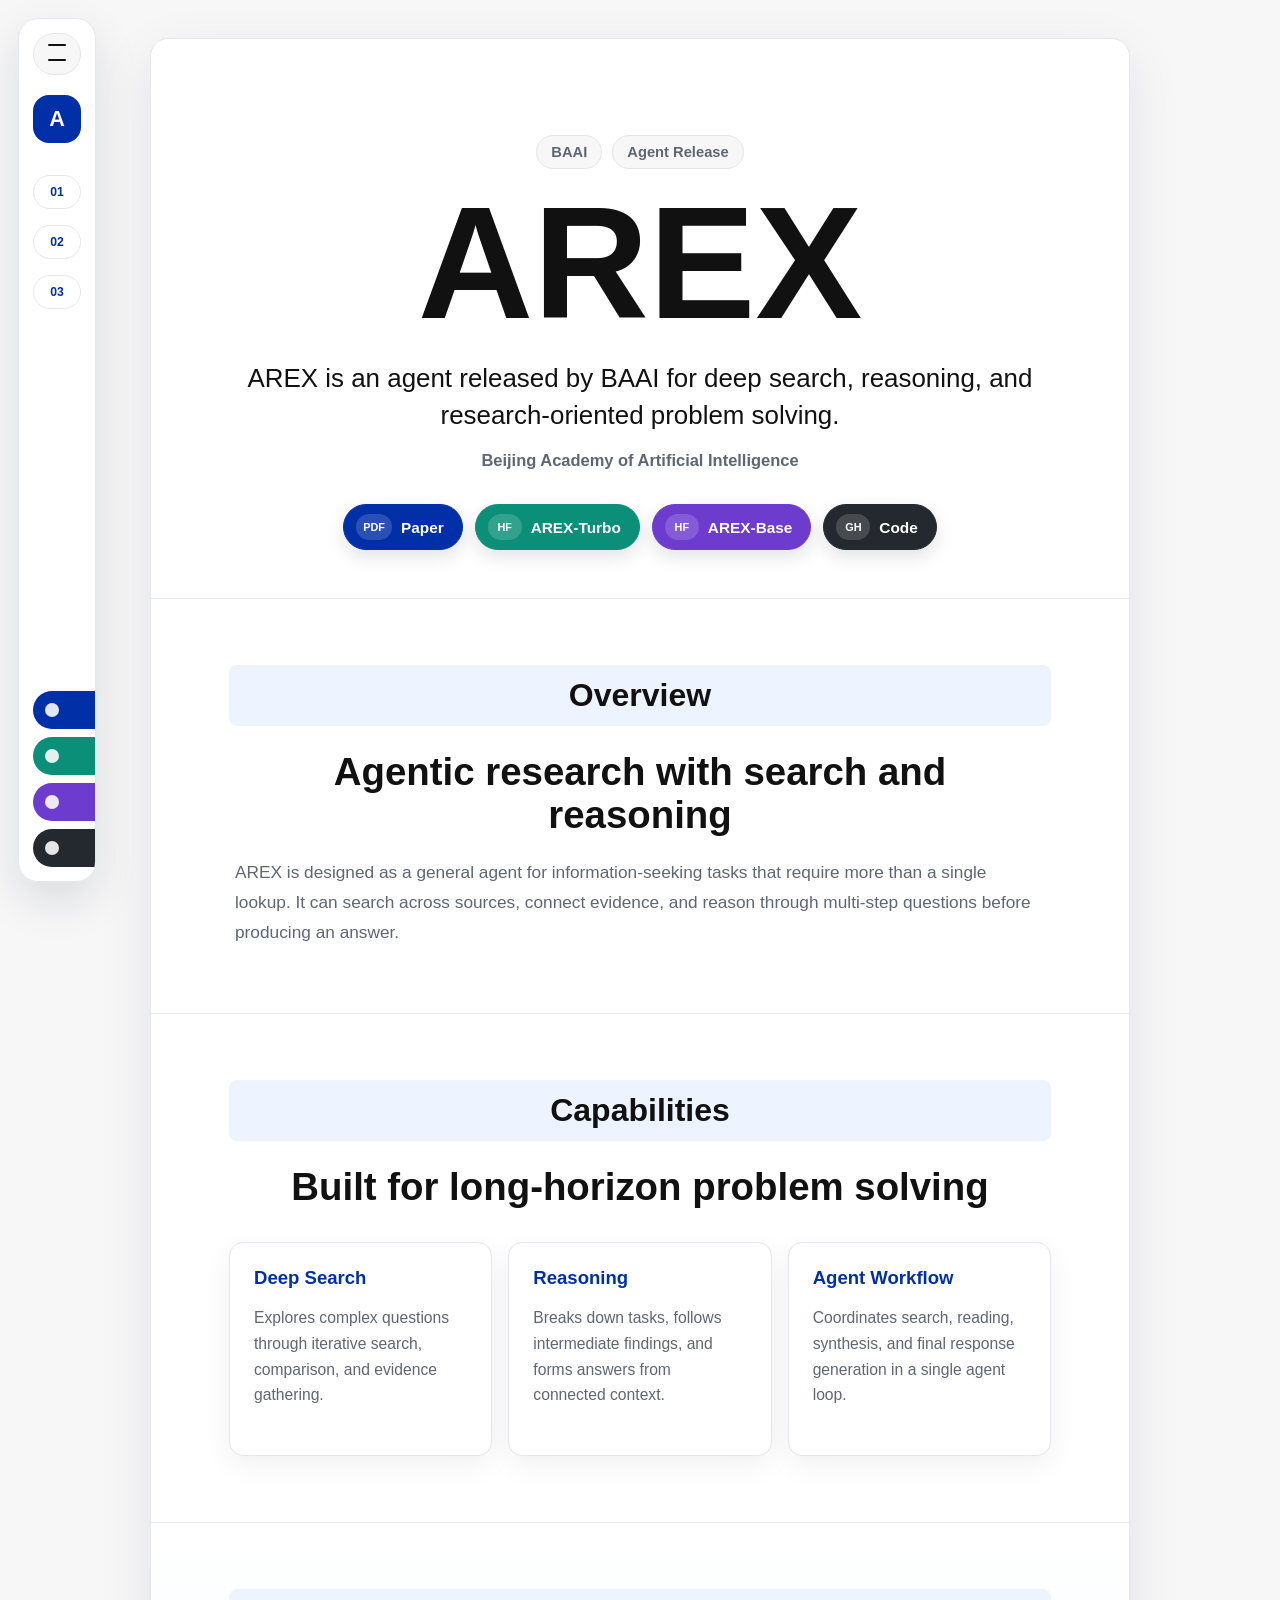
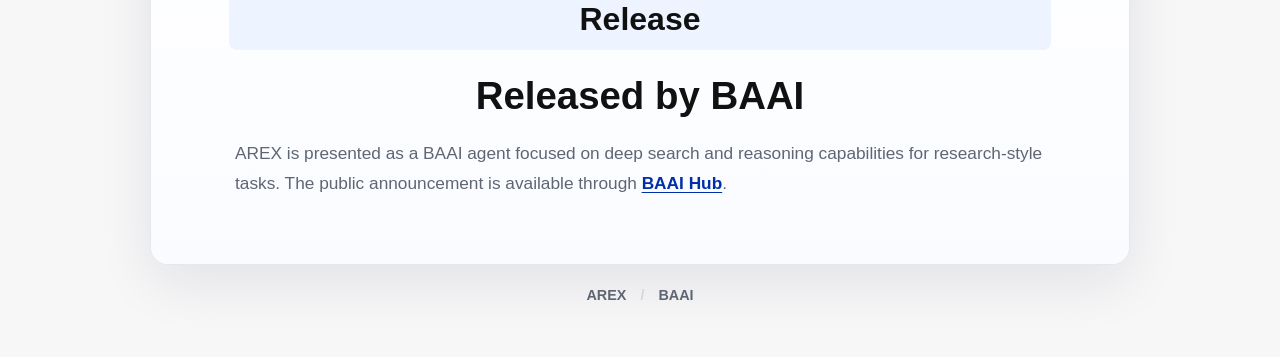
==== index.html @ 8770801e "Add AREX project page" ====
<!DOCTYPE html>
<html lang="en">
  <head>
    <meta charset="UTF-8" />
    <meta name="viewport" content="width=device-width, initial-scale=1.0" />
    <title>AREX | BAAI</title>
    <meta
      name="description"
      content="AREX is an agent released by BAAI with deep search, reasoning, and agentic research capabilities."
    />
    <link rel="stylesheet" href="./styles.css" />
  </head>
  <body>
    <input class="sidebar-toggle" type="checkbox" id="sidebar-toggle" aria-label="Toggle sidebar" />
    <aside class="side-rail" aria-label="AREX sidebar">
      <label class="side-toggle-button" for="sidebar-toggle" aria-label="Toggle sidebar">
        <span></span>
        <span></span>
      </label>
      <a class="side-brand" href="#top" aria-label="AREX home">
        <span class="side-brand-mark">A</span>
        <span class="side-label">AREX</span>
      </a>
      <nav class="side-nav" aria-label="Section navigation">
        <a href="#overview">
          <span class="side-nav-index">01</span>
          <span class="side-label">Overview</span>
        </a>
        <a href="#capabilities">
          <span class="side-nav-index">02</span>
          <span class="side-label">Capabilities</span>
        </a>
        <a href="#release">
          <span class="side-nav-index">03</span>
          <span class="side-label">Release</span>
        </a>
      </nav>
      <div class="side-resources" aria-label="Resource shortcuts">
        <a class="side-resource paper" href="#"><span class="side-label">Paper</span></a>
        <a class="side-resource turbo" href="#"><span class="side-label">AREX-Turbo</span></a>
        <a class="side-resource base" href="#"><span class="side-label">AREX-Base</span></a>
        <a class="side-resource code" href="#"><span class="side-label">Code</span></a>
      </div>
    </aside>
    <div class="site-shell">
      <main id="top" class="article-shell">
        <article class="article">
          <section class="cover" aria-labelledby="title">
            <div class="article-meta-row">
              <span>BAAI</span>
              <span>Agent Release</span>
            </div>
            <h1 id="title">AREX</h1>
            <p class="lead">
              AREX is an agent released by BAAI for deep search, reasoning, and
              research-oriented problem solving.
            </p>
            <p class="affiliation">Beijing Academy of Artificial Intelligence</p>

            <div class="resource-links" aria-label="AREX resources">
              <a class="resource-link link-paper" href="#">
                <span class="resource-icon">PDF</span>
                <strong>Paper</strong>
              </a>
              <a class="resource-link link-turbo" href="#">
                <span class="resource-icon">HF</span>
                <strong>AREX-Turbo</strong>
              </a>
              <a class="resource-link link-base" href="#">
                <span class="resource-icon">HF</span>
                <strong>AREX-Base</strong>
              </a>
              <a class="resource-link link-code" href="#">
                <span class="resource-icon">GH</span>
                <strong>Code</strong>
              </a>
            </div>
          </section>

          <section id="overview" class="content-section">
            <h2>Overview</h2>
            <h3>Agentic research with search and reasoning</h3>
            <p>
              AREX is designed as a general agent for information-seeking tasks
              that require more than a single lookup. It can search across
              sources, connect evidence, and reason through multi-step questions
              before producing an answer.
            </p>
          </section>

          <section id="capabilities" class="content-section">
            <h2>Capabilities</h2>
            <h3>Built for long-horizon problem solving</h3>
            <div class="capability-grid">
              <div class="capability-card">
                <h4>Deep Search</h4>
                <p>
                  Explores complex questions through iterative search,
                  comparison, and evidence gathering.
                </p>
              </div>
              <div class="capability-card">
                <h4>Reasoning</h4>
                <p>
                  Breaks down tasks, follows intermediate findings, and forms
                  answers from connected context.
                </p>
              </div>
              <div class="capability-card">
                <h4>Agent Workflow</h4>
                <p>
                  Coordinates search, reading, synthesis, and final response
                  generation in a single agent loop.
                </p>
              </div>
            </div>
          </section>

          <section id="release" class="content-section release-section">
            <h2>Release</h2>
            <h3>Released by BAAI</h3>
            <p>
              AREX is presented as a BAAI agent focused on deep search and
              reasoning capabilities for research-style tasks. The public
              announcement is available through
              <a href="https://hub.baai.ac.cn/view/55514" target="_blank" rel="noopener">BAAI Hub</a>.
            </p>
          </section>
        </article>
      </main>

      <footer class="site-footer">
        <span>AREX</span>
        <span>BAAI</span>
      </footer>
    </div>
  </body>
</html>
---- styles.css ----
:root {
  --bg: #f7f7f8;
  --paper: #ffffff;
  --text: #111111;
  --muted: #5f6673;
  --line: #e4e7ec;
  --line-strong: #cfd6df;
  --accent: #002fa7;
  --accent-soft: #edf3ff;
  --button: #20242c;
  --button-hover: #111111;
  --paper-link: #002fa7;
  --turbo-link: #0b8f78;
  --base-link: #6d3ccf;
  --code-link: #24292f;
  --shadow: 0 18px 55px rgba(17, 24, 39, 0.09);
  --content-width: 980px;
}

* {
  box-sizing: border-box;
}

html {
  scroll-behavior: smooth;
}

body {
  margin: 0;
  background: var(--bg);
  color: var(--text);
  font-family: "Helvetica Neue", Helvetica, Arial, sans-serif;
  letter-spacing: 0;
}

.sidebar-toggle {
  position: fixed;
  width: 1px;
  height: 1px;
  opacity: 0;
  pointer-events: none;
}

.side-rail {
  position: fixed;
  top: 18px;
  bottom: 18px;
  left: 18px;
  z-index: 30;
  display: grid;
  grid-template-rows: auto auto 1fr auto;
  gap: 20px;
  width: 78px;
  padding: 14px;
  overflow: hidden;
  border: 1px solid var(--line);
  border-radius: 20px;
  background: rgba(255, 255, 255, 0.94);
  box-shadow: 0 18px 45px rgba(17, 24, 39, 0.12);
  backdrop-filter: blur(16px);
  transition: width 180ms ease, box-shadow 180ms ease;
}

.sidebar-toggle:checked + .side-rail,
.side-rail:focus-within {
  width: 246px;
  box-shadow: 0 22px 58px rgba(17, 24, 39, 0.16);
}

.side-toggle-button {
  display: inline-grid;
  place-items: center;
  justify-self: start;
  width: 48px;
  height: 42px;
  cursor: pointer;
  border: 1px solid var(--line);
  border-radius: 999px;
  background: var(--bg);
  transition: background 140ms ease, border-color 140ms ease;
}

.side-toggle-button:hover {
  border-color: var(--line-strong);
  background: #ffffff;
}

.side-toggle-button span {
  width: 18px;
  height: 2px;
  border-radius: 999px;
  background: var(--text);
  transition: transform 160ms ease, width 160ms ease;
}

.side-toggle-button span + span {
  margin-top: -10px;
}

.sidebar-toggle:checked + .side-rail .side-toggle-button span:first-child {
  width: 13px;
  transform: translate(-2px, 4px) rotate(-42deg);
}

.sidebar-toggle:checked + .side-rail .side-toggle-button span:last-child {
  width: 13px;
  transform: translate(-2px, -4px) rotate(42deg);
}

.side-brand,
.side-nav a,
.side-resource {
  display: flex;
  align-items: center;
  gap: 12px;
  min-width: 214px;
}

.side-brand {
  color: var(--text);
  font-weight: 800;
}

.side-brand-mark {
  display: inline-grid;
  place-items: center;
  flex: 0 0 auto;
  width: 48px;
  height: 48px;
  border-radius: 16px;
  background: var(--accent);
  color: #ffffff;
  font-size: 1.35rem;
  font-weight: 800;
}

.side-label {
  opacity: 0;
  white-space: nowrap;
  transition: opacity 120ms ease;
}

.sidebar-toggle:checked + .side-rail .side-label,
.side-rail:focus-within .side-label {
  opacity: 1;
}

.side-nav {
  display: grid;
  align-content: start;
  gap: 8px;
  padding-top: 8px;
}

.side-nav a {
  min-height: 42px;
  color: var(--muted);
  font-size: 0.96rem;
  font-weight: 700;
}

.side-nav a:hover {
  color: var(--text);
}

.side-nav-index {
  display: inline-grid;
  place-items: center;
  flex: 0 0 auto;
  width: 48px;
  height: 34px;
  border: 1px solid var(--line);
  border-radius: 999px;
  color: var(--accent);
  font-size: 0.76rem;
  font-weight: 800;
}

.side-resources {
  display: grid;
  gap: 8px;
}

.side-resource {
  min-height: 38px;
  padding-left: 12px;
  border-radius: 999px;
  color: #ffffff;
  font-size: 0.88rem;
  font-weight: 800;
}

.side-resource::before {
  content: "";
  flex: 0 0 auto;
  width: 14px;
  height: 14px;
  border-radius: 999px;
  background: rgba(255, 255, 255, 0.88);
}

.side-resource.paper {
  background: var(--paper-link);
}

.side-resource.turbo {
  background: var(--turbo-link);
}

.side-resource.base {
  background: var(--base-link);
}

.side-resource.code {
  background: var(--code-link);
}

a {
  color: inherit;
  text-decoration: none;
}

.site-shell {
  width: min(calc(100vw - 32px), var(--content-width));
  margin: 0 auto;
  padding: 38px 0 54px;
  transition: transform 180ms ease;
}

.sidebar-toggle:checked ~ .site-shell {
  transform: translateX(58px);
}

.article-shell {
  width: 100%;
}

.article {
  overflow: hidden;
  border: 1px solid var(--line);
  border-radius: 18px;
  background: var(--paper);
  box-shadow: var(--shadow);
}

.cover {
  padding: clamp(58px, 8vw, 96px) clamp(22px, 6vw, 74px) 48px;
  text-align: center;
}

.article-meta-row {
  display: flex;
  justify-content: center;
  gap: 10px;
  flex-wrap: wrap;
  margin-bottom: 24px;
  color: var(--muted);
  font-size: 0.92rem;
  font-weight: 650;
}

.article-meta-row span {
  display: inline-flex;
  align-items: center;
  min-height: 34px;
  padding: 0 14px;
  border: 1px solid var(--line);
  border-radius: 999px;
  background: var(--bg);
}

h1,
h2,
h3,
h4,
p {
  margin: 0;
}

h1 {
  color: var(--text);
  font-size: clamp(4.8rem, 14vw, 10rem);
  font-weight: 800;
  line-height: 0.88;
  letter-spacing: 0;
}

.lead {
  max-width: 790px;
  margin: 26px auto 0;
  color: var(--text);
  font-size: clamp(1.22rem, 2.2vw, 1.62rem);
  font-weight: 460;
  line-height: 1.42;
}

.affiliation {
  margin-top: 18px;
  color: var(--muted);
  font-size: 1.03rem;
  font-weight: 650;
}

.resource-links {
  display: flex;
  justify-content: center;
  align-items: center;
  gap: 12px;
  flex-wrap: wrap;
  max-width: 850px;
  margin: 34px auto 0;
}

.resource-link {
  display: inline-flex;
  align-items: center;
  justify-content: center;
  gap: 9px;
  min-height: 46px;
  padding: 0 18px 0 12px;
  border: 1px solid var(--button);
  border-radius: 999px;
  background: var(--button);
  color: #ffffff;
  font-size: 0.96rem;
  font-weight: 750;
  line-height: 1;
  box-shadow: 0 7px 18px rgba(17, 24, 39, 0.12);
  transition:
    transform 140ms ease,
    background 140ms ease,
    border-color 140ms ease,
    box-shadow 140ms ease;
}

.resource-link:hover {
  transform: translateY(-1px);
  border-color: var(--button-hover);
  background: var(--button-hover);
  box-shadow: 0 11px 24px rgba(17, 24, 39, 0.18);
}

.link-paper,
.link-paper:hover {
  border-color: var(--paper-link);
  background: var(--paper-link);
}

.link-turbo,
.link-turbo:hover {
  border-color: var(--turbo-link);
  background: var(--turbo-link);
}

.link-base,
.link-base:hover {
  border-color: var(--base-link);
  background: var(--base-link);
}

.link-code,
.link-code:hover {
  border-color: var(--code-link);
  background: var(--code-link);
}

.resource-link:focus-visible {
  outline: 3px solid rgba(0, 47, 167, 0.22);
  outline-offset: 3px;
}

.resource-icon {
  display: inline-flex;
  align-items: center;
  justify-content: center;
  min-width: 34px;
  height: 26px;
  padding: 0 7px;
  border-radius: 999px;
  background: rgba(255, 255, 255, 0.16);
  color: #ffffff;
  font-size: 0.68rem;
  font-weight: 800;
  line-height: 1;
}

.content-section {
  padding: clamp(42px, 6vw, 66px) clamp(22px, 7vw, 78px);
  border-top: 1px solid var(--line);
}

.content-section h2 {
  margin: 0 auto 24px;
  padding: 12px 20px;
  border-radius: 8px;
  background: var(--accent-soft);
  color: var(--text);
  font-size: clamp(1.55rem, 3vw, 2rem);
  font-weight: 800;
  line-height: 1.15;
  text-align: center;
}

.content-section h3 {
  max-width: 800px;
  margin: 0 auto;
  color: var(--text);
  font-size: clamp(1.45rem, 3vw, 2.5rem);
  font-weight: 800;
  line-height: 1.12;
  text-align: center;
}

.content-section > p {
  max-width: 810px;
  margin: 22px auto 0;
  color: var(--muted);
  font-size: 1.08rem;
  line-height: 1.72;
  text-align: left;
}

.capability-grid {
  display: grid;
  grid-template-columns: repeat(3, minmax(0, 1fr));
  gap: 16px;
  margin-top: 34px;
}

.capability-card {
  min-height: 214px;
  padding: 24px;
  border: 1px solid var(--line);
  border-radius: 14px;
  background: #ffffff;
  box-shadow: 0 9px 28px rgba(17, 24, 39, 0.06);
}

.capability-card h4 {
  color: var(--accent);
  font-size: 1.16rem;
  font-weight: 800;
}

.capability-card p {
  margin-top: 16px;
  color: var(--muted);
  font-size: 0.98rem;
  line-height: 1.64;
}

.release-section {
  background: linear-gradient(180deg, #ffffff 0%, #f9fbff 100%);
}

.release-section a {
  color: var(--accent);
  font-weight: 750;
  text-decoration: underline;
  text-decoration-thickness: 1px;
  text-underline-offset: 3px;
}

.site-footer {
  display: flex;
  justify-content: center;
  gap: 14px;
  padding-top: 22px;
  color: var(--muted);
  font-size: 0.9rem;
  font-weight: 650;
}

.site-footer span + span::before {
  content: "/";
  margin-right: 14px;
  color: var(--line-strong);
}

@media (max-width: 760px) {
  .side-rail {
    top: 12px;
    bottom: auto;
    left: 12px;
    width: 62px;
    max-height: calc(100vh - 24px);
    padding: 8px;
    border-radius: 18px;
  }

  .sidebar-toggle:checked + .side-rail,
  .side-rail:focus-within {
    width: min(244px, calc(100vw - 24px));
  }

  .side-toggle-button {
    width: 44px;
    height: 40px;
  }

  .side-brand,
  .side-nav a,
  .side-resource {
    min-width: 214px;
  }

  .site-shell {
    width: min(calc(100vw - 22px), var(--content-width));
    padding-top: 84px;
  }

  .sidebar-toggle:checked ~ .site-shell {
    transform: none;
  }

  .article {
    border-radius: 14px;
  }

  .resource-links {
    align-items: stretch;
    flex-direction: column;
  }

  .resource-link {
    width: 100%;
  }

  .capability-grid {
    grid-template-columns: 1fr;
  }
}

@media (max-width: 520px) {
  .cover,
  .content-section {
    padding-left: 18px;
    padding-right: 18px;
  }

  h1 {
    font-size: clamp(4.2rem, 22vw, 6.8rem);
  }
}
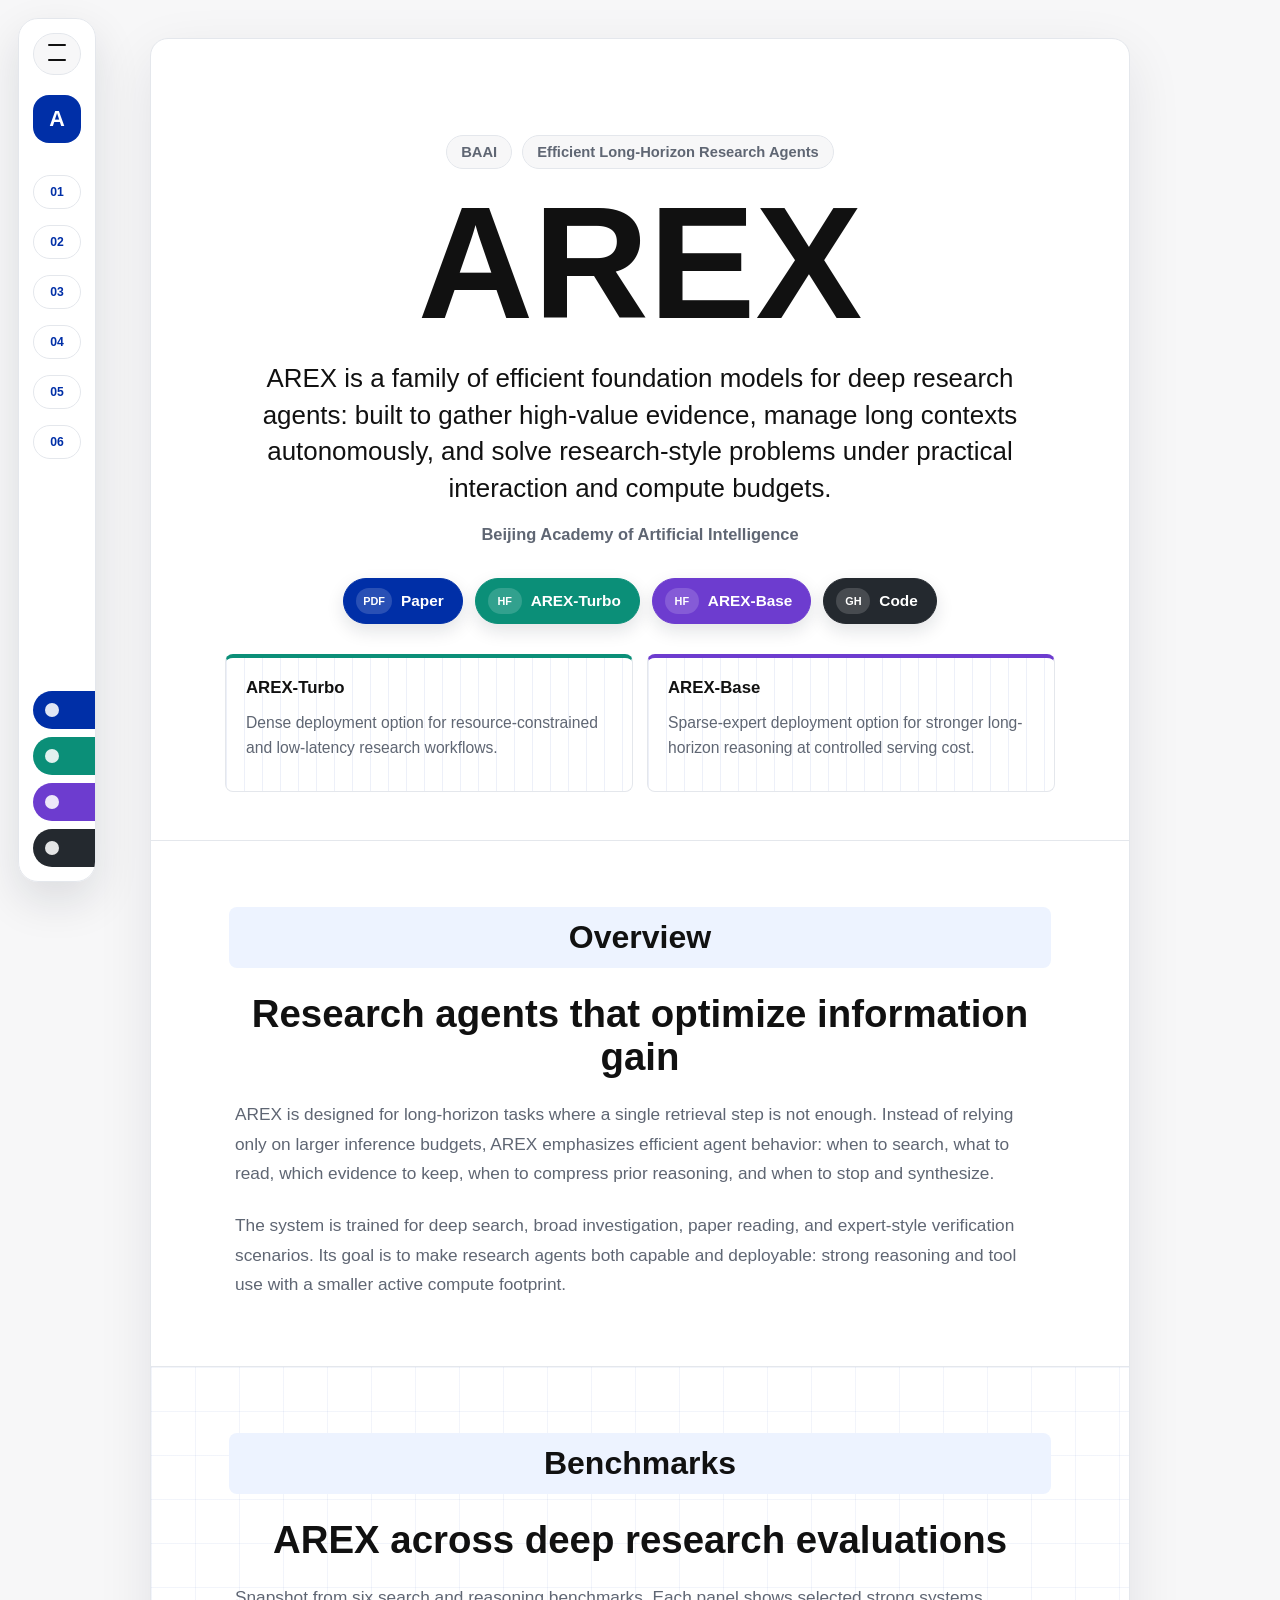
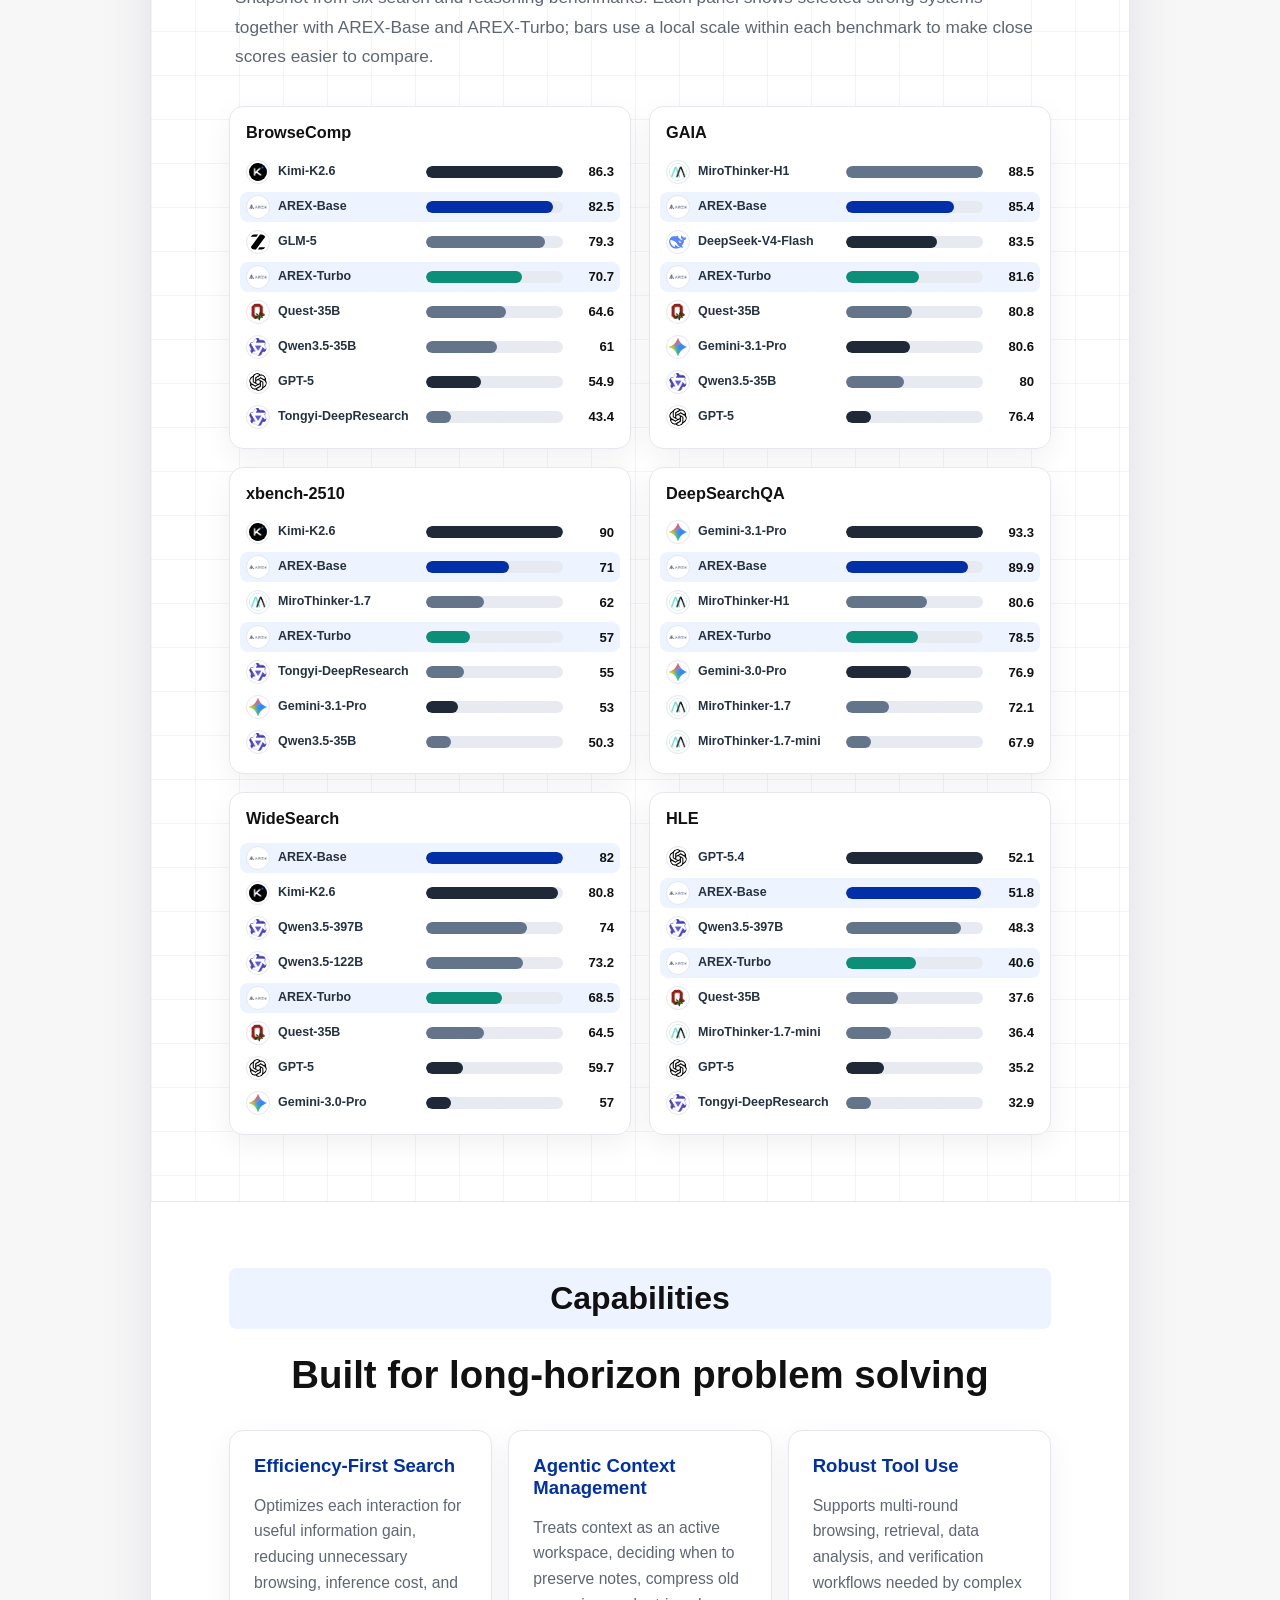
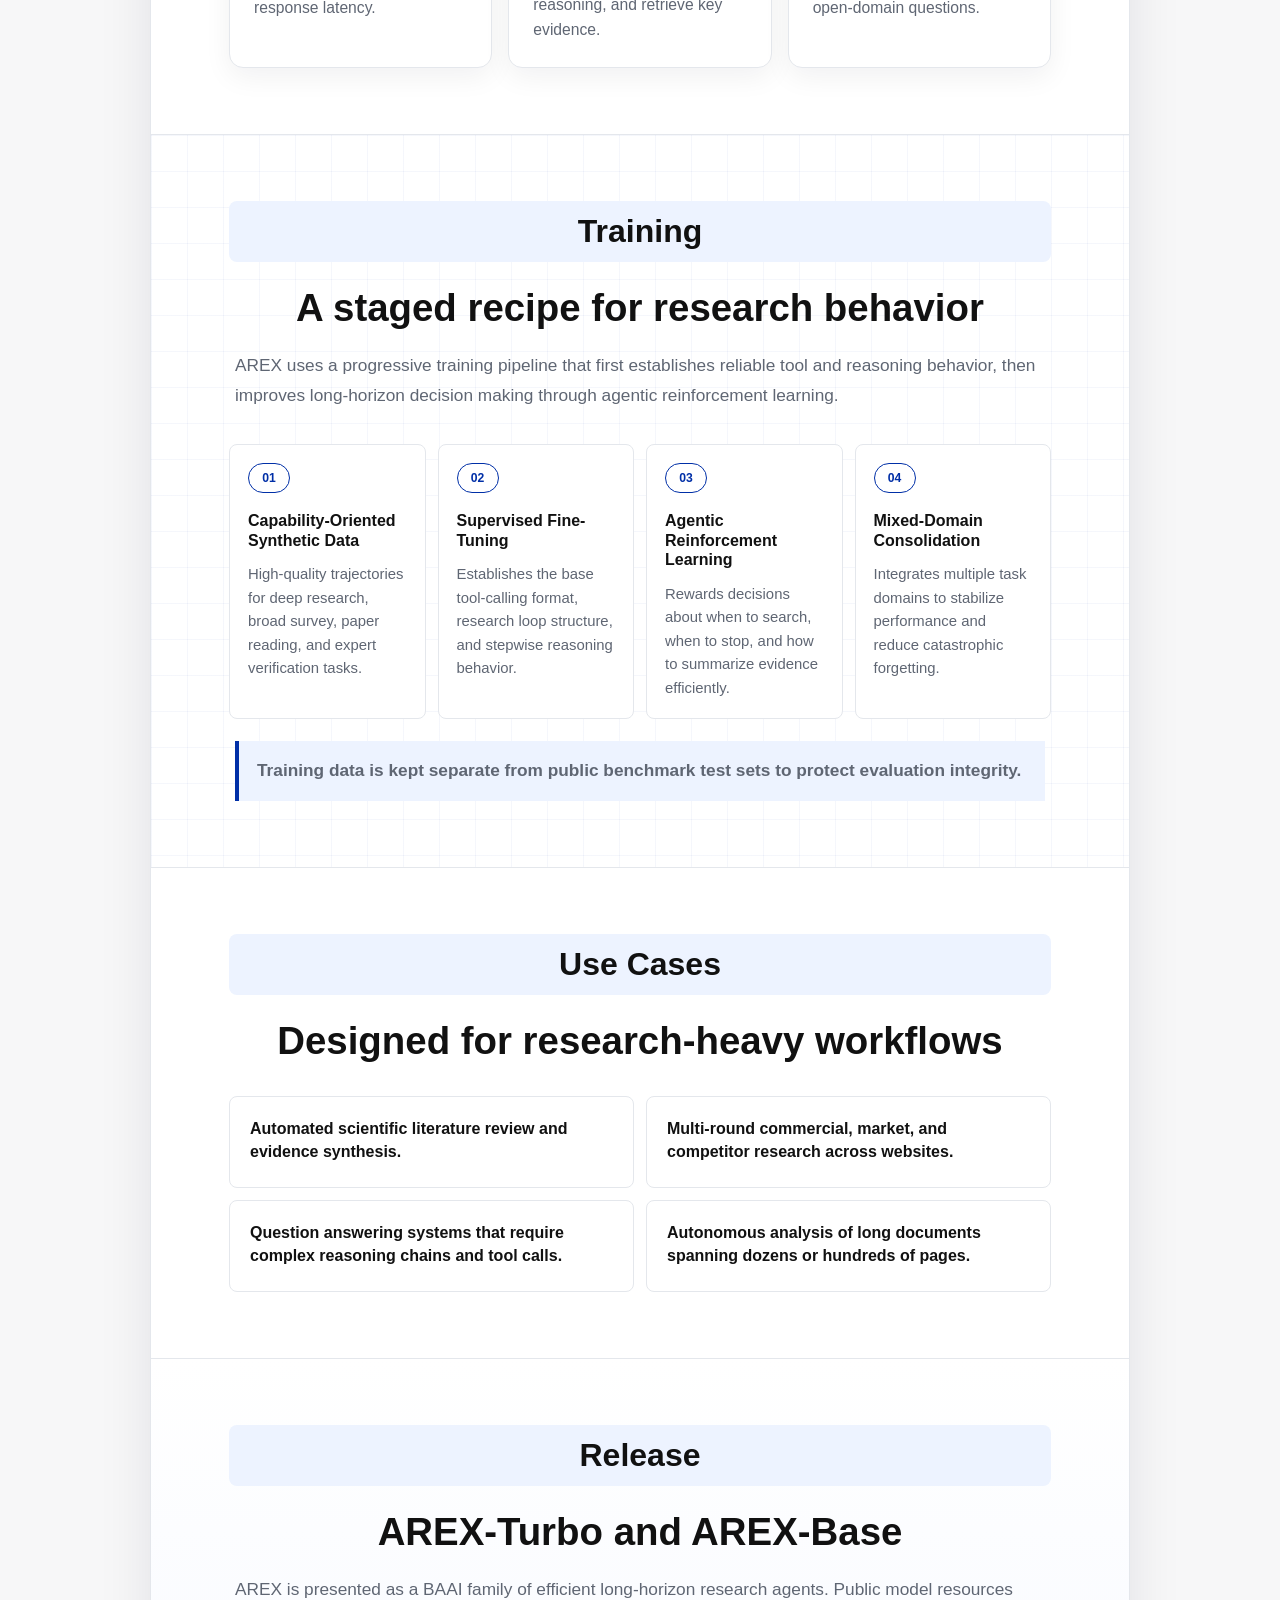
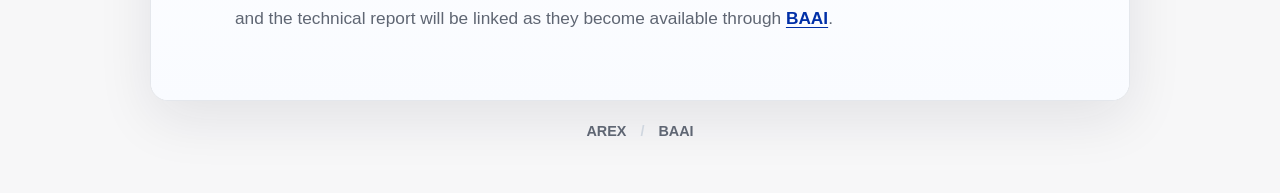
==== commit 0e462d5a: "Update project page entrypoint" ====
--- a/index.html
+++ b/index.html
@@ -2,137 +2,21 @@
 <html lang="en">
   <head>
     <meta charset="UTF-8" />
+    <meta http-equiv="refresh" content="0; url=./web/" />
     <meta name="viewport" content="width=device-width, initial-scale=1.0" />
-    <title>AREX | BAAI</title>
     <meta
       name="description"
-      content="AREX is an agent released by BAAI with deep search, reasoning, and agentic research capabilities."
+      content="AREX is a family of efficient long-horizon research agents with agentic context management, robust tool use, and strong deep-search reasoning."
     />
-    <link rel="stylesheet" href="./styles.css" />
+    <title>AREX | Efficient Long-Horizon Research Agents</title>
+    <link rel="canonical" href="./web/" />
+    <script>
+      window.location.replace("./web/");
+    </script>
   </head>
   <body>
-    <input class="sidebar-toggle" type="checkbox" id="sidebar-toggle" aria-label="Toggle sidebar" />
-    <aside class="side-rail" aria-label="AREX sidebar">
-      <label class="side-toggle-button" for="sidebar-toggle" aria-label="Toggle sidebar">
-        <span></span>
-        <span></span>
-      </label>
-      <a class="side-brand" href="#top" aria-label="AREX home">
-        <span class="side-brand-mark">A</span>
-        <span class="side-label">AREX</span>
-      </a>
-      <nav class="side-nav" aria-label="Section navigation">
-        <a href="#overview">
-          <span class="side-nav-index">01</span>
-          <span class="side-label">Overview</span>
-        </a>
-        <a href="#capabilities">
-          <span class="side-nav-index">02</span>
-          <span class="side-label">Capabilities</span>
-        </a>
-        <a href="#release">
-          <span class="side-nav-index">03</span>
-          <span class="side-label">Release</span>
-        </a>
-      </nav>
-      <div class="side-resources" aria-label="Resource shortcuts">
-        <a class="side-resource paper" href="#"><span class="side-label">Paper</span></a>
-        <a class="side-resource turbo" href="#"><span class="side-label">AREX-Turbo</span></a>
-        <a class="side-resource base" href="#"><span class="side-label">AREX-Base</span></a>
-        <a class="side-resource code" href="#"><span class="side-label">Code</span></a>
-      </div>
-    </aside>
-    <div class="site-shell">
-      <main id="top" class="article-shell">
-        <article class="article">
-          <section class="cover" aria-labelledby="title">
-            <div class="article-meta-row">
-              <span>BAAI</span>
-              <span>Agent Release</span>
-            </div>
-            <h1 id="title">AREX</h1>
-            <p class="lead">
-              AREX is an agent released by BAAI for deep search, reasoning, and
-              research-oriented problem solving.
-            </p>
-            <p class="affiliation">Beijing Academy of Artificial Intelligence</p>
-
-            <div class="resource-links" aria-label="AREX resources">
-              <a class="resource-link link-paper" href="#">
-                <span class="resource-icon">PDF</span>
-                <strong>Paper</strong>
-              </a>
-              <a class="resource-link link-turbo" href="#">
-                <span class="resource-icon">HF</span>
-                <strong>AREX-Turbo</strong>
-              </a>
-              <a class="resource-link link-base" href="#">
-                <span class="resource-icon">HF</span>
-                <strong>AREX-Base</strong>
-              </a>
-              <a class="resource-link link-code" href="#">
-                <span class="resource-icon">GH</span>
-                <strong>Code</strong>
-              </a>
-            </div>
-          </section>
-
-          <section id="overview" class="content-section">
-            <h2>Overview</h2>
-            <h3>Agentic research with search and reasoning</h3>
-            <p>
-              AREX is designed as a general agent for information-seeking tasks
-              that require more than a single lookup. It can search across
-              sources, connect evidence, and reason through multi-step questions
-              before producing an answer.
-            </p>
-          </section>
-
-          <section id="capabilities" class="content-section">
-            <h2>Capabilities</h2>
-            <h3>Built for long-horizon problem solving</h3>
-            <div class="capability-grid">
-              <div class="capability-card">
-                <h4>Deep Search</h4>
-                <p>
-                  Explores complex questions through iterative search,
-                  comparison, and evidence gathering.
-                </p>
-              </div>
-              <div class="capability-card">
-                <h4>Reasoning</h4>
-                <p>
-                  Breaks down tasks, follows intermediate findings, and forms
-                  answers from connected context.
-                </p>
-              </div>
-              <div class="capability-card">
-                <h4>Agent Workflow</h4>
-                <p>
-                  Coordinates search, reading, synthesis, and final response
-                  generation in a single agent loop.
-                </p>
-              </div>
-            </div>
-          </section>
-
-          <section id="release" class="content-section release-section">
-            <h2>Release</h2>
-            <h3>Released by BAAI</h3>
-            <p>
-              AREX is presented as a BAAI agent focused on deep search and
-              reasoning capabilities for research-style tasks. The public
-              announcement is available through
-              <a href="https://hub.baai.ac.cn/view/55514" target="_blank" rel="noopener">BAAI Hub</a>.
-            </p>
-          </section>
-        </article>
-      </main>
-
-      <footer class="site-footer">
-        <span>AREX</span>
-        <span>BAAI</span>
-      </footer>
-    </div>
+    <h1>AREX</h1>
+    <p>Efficient Long-Horizon Research Agents</p>
+    <p><a href="./web/">Open the AREX project page</a></p>
   </body>
 </html>
